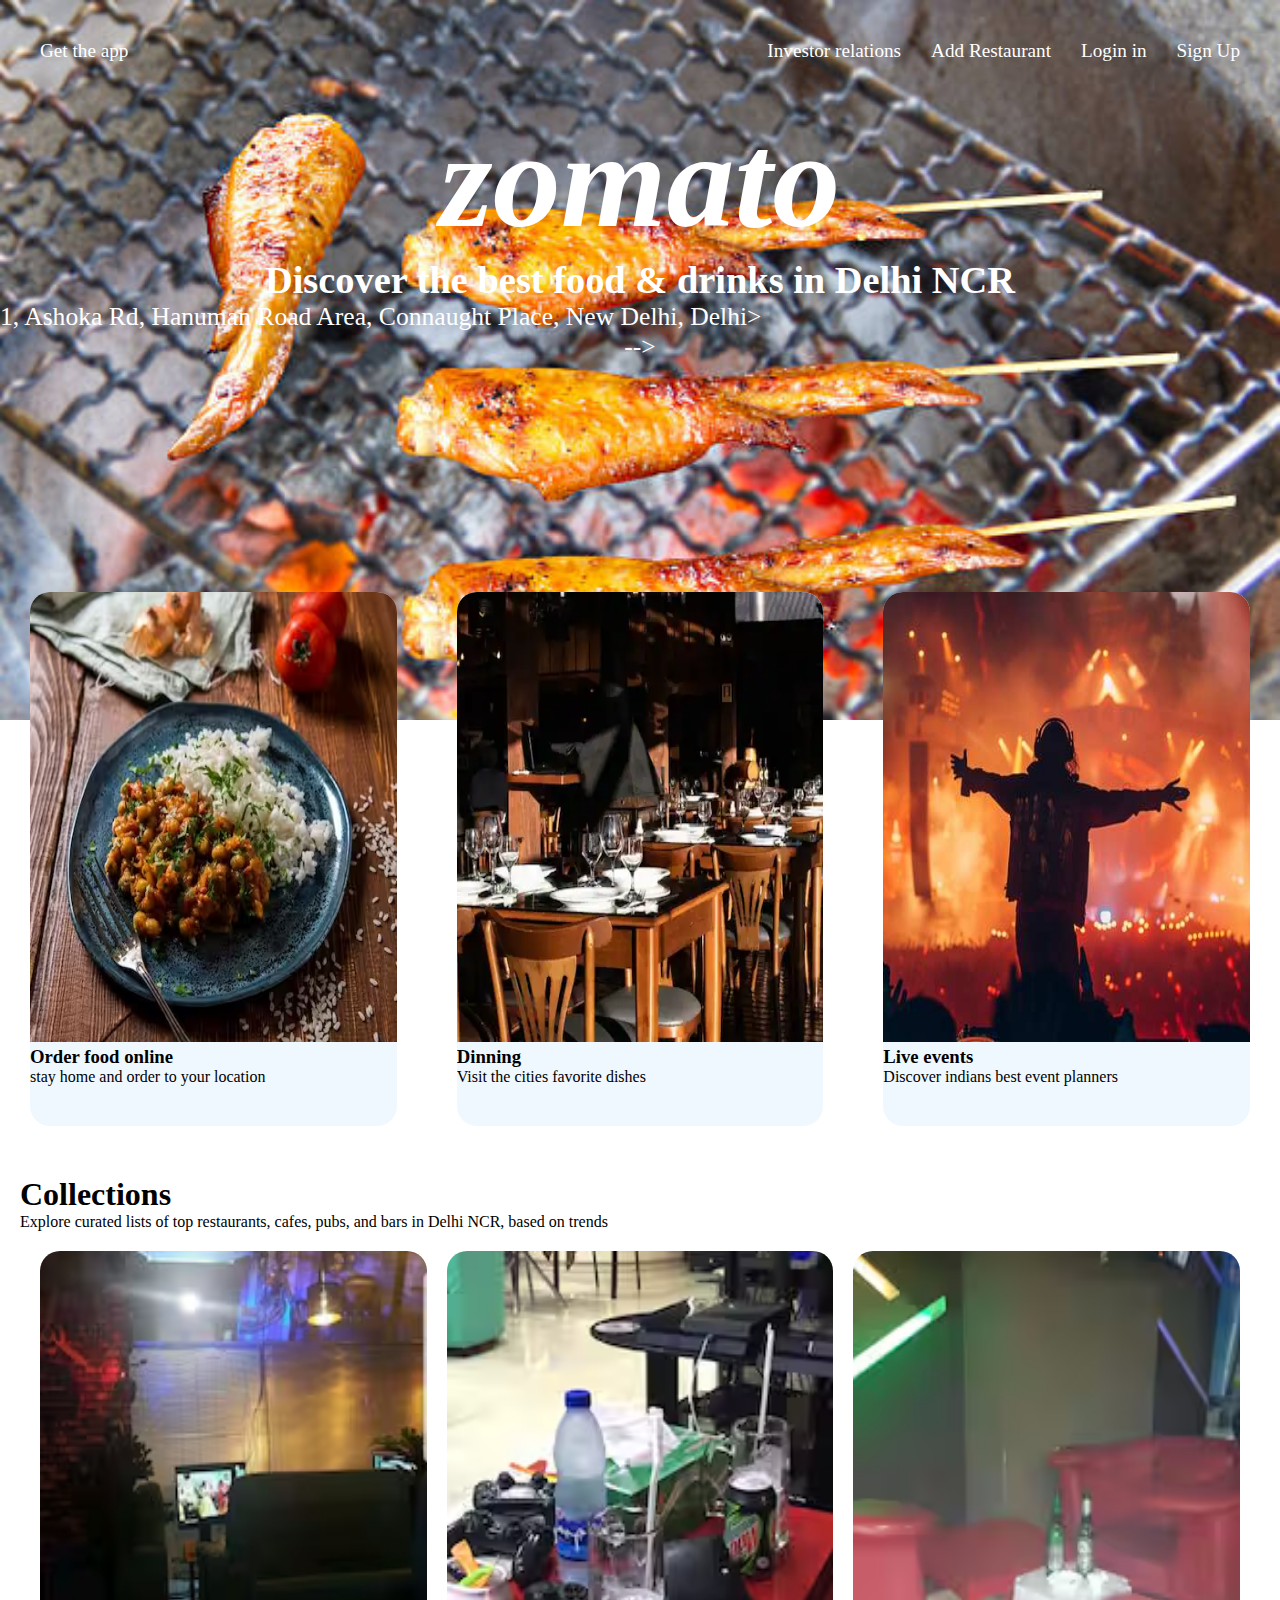
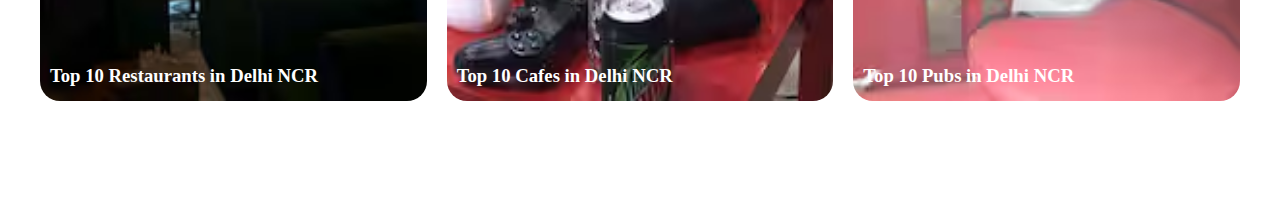
==== index.html @ e8f5585e "renamed" ====
<!DOCTYPE html>
<html lang="en">
<head>
    <meta charset="UTF-8">
    <meta name="viewport" content="width=device-width, initial-scale=1.0">
    <title>zomato</title>
    <link rel="stylesheet" href="./zomato.css">
    <link rel="stylesheet" href=".https://cdnjs.cloudflare.com/ajax/libs/font-awesome/6.6.0/css/all.min.css">
</head>
<body>
    <main>
        <header>
            <nav>
                <li><a href="#">Get the app</a></li>
            </nav>
            <nav>
                <ul>
                    <li><a href="#">Investor relations</a></li>
                    <li><a href="#">Add Restaurant</a></li>
                    <li><a href="#">Login in</a></li>
                    <li><a href="#">Sign Up</a></li>
                </ul>
                 
            </nav>
    
           
        </header>
        <section class="section-a">
            <h1>zomato</h1>
            <h2>Discover the best food & drinks in Delhi NCR</h2>
            <ul>
                <a href="#"><i class="fa-solid fa-location-dot" style="color: #bf365f;"></i> 1, Ashoka Rd, Hanuman Road Area, Connaught Place, New Delhi, Delhi</a>
            </ul>
            <ul></ul>
           <!--  <div class="main-dropdown">
               <!--  <div class="dropdown-1">
                    <ul>
                        <li><a href="#"></a></li>
                    </ul>
                    <span></i></span>
                    <div class="caret"></div>
                    <ul>
                        <li><a href="#"></a></li>
                        <li class="active">
                            <i class="fa-solid fa-location-crosshairs" style="color: #bb3576;"></i>detect current location 
                             <span>using gps</span>
                        </li>
                        
                    </ul>
                   
                </div> -->
                
               <!--  <div class="dropdown-2">
                    <span>Ywca, 1, Ashoka Rd, Hanuman Road Area, Connaught Place, New Delhi, Delh</span>
    
                </div> -->

            <!-- </div> --> -->
           
             
            
        </section>
        <section class="section-b">
            <div class="dine">
                <img src="./order.avif" alt="">
                <h3>Order food online</h3>
                <p>stay home and order to your location</p>
            
            </div>
            <div class="dine">
                <img src="./glasses.webp" alt="">
                <h3>Dinning</h3>
                <p>Visit the cities favorite dishes</p>
            </div>
            <div class="dine">
                <img src="./events.jpg" alt="">
                <h3>Live events</h3>
                <p>Discover indians best event planners</p>
            </div>

        </section>
        <section class="section-c">
            <h1>Collections</h1>
            <p>Explore curated lists of top restaurants, cafes, pubs, and bars in Delhi NCR, based on trends</p>
            
            <div class="card">
                <div class="collections">
                    <img src="./zomatoinsta-1.avif" alt="">
                    <h3>Top 10 Restaurants in Delhi NCR</h3>
                     
                </div>
                <div class="collections">
                    <img src="./zomatoinsta-2.avif" alt="">
                    <h3>Top 10 Cafes in Delhi NCR</h3>
                </div>
                <div class="collections">
                    <img src="./zomatoinsta-3.avif" alt="">
                    <h3>Top 10 Pubs in Delhi NCR</h3>
                </div>

            </div>
            <a href="#">All Collections in Delhi NCR</a>
            
           
        </section>

    </main>
    
<script src="./zomato.js"></script>
</body>
</html>
---- zomato.css ----
*{
    margin: 0;
    padding: 0;
    box-sizing: border-box;
}
main{
    background-image: url("/babeque.jpg");
    background-size: cover;
    background-repeat: no-repeat;
    width: 100%;
    height: 80vh;
}
header{
    display: flex;
    justify-content: space-between;
    padding: 40px;
    font-size: larger;
}
a{
    text-decoration: none;
    color: white;
}
li{
    list-style: none;
}
ul{
    display: flex;
    gap: 30px;
}
.section-a{
    color: white;
    text-align: center;
    font-size: 1.6rem;
     
}
.section-a h1{
    font-size: 8.5rem;
    font-style: italic;
}
.section-a a::after{
    content: ">";
}
 
.section-b{
    display: flex;
    justify-content: space-between;
    padding-top: 200px;
}
.section-b .dine{
     margin: 30px;
     padding-top: 0px;
     padding-bottom: 40px;
     background-color: aliceblue;
     border-radius: 20px;
     overflow: hidden;
     
}
.section-b img{
    width: 100%;
    height: 50vh;
    
}
.section-b .dine:hover{
    transform: scale(1.1);
    transition: 3s;
    cursor: pointer;
}
.section-c{
    padding: 20px;
}
.section-c .card{
    padding: 20px;
    display: flex;
    gap: 20px;
}
.section-c img{
    width: 100%;
    height: 50vh;
    border-radius: 20px;
}
.section-c h3{
    position: relative;
    bottom: 50px;
    color: white;
    padding: 10px;
}
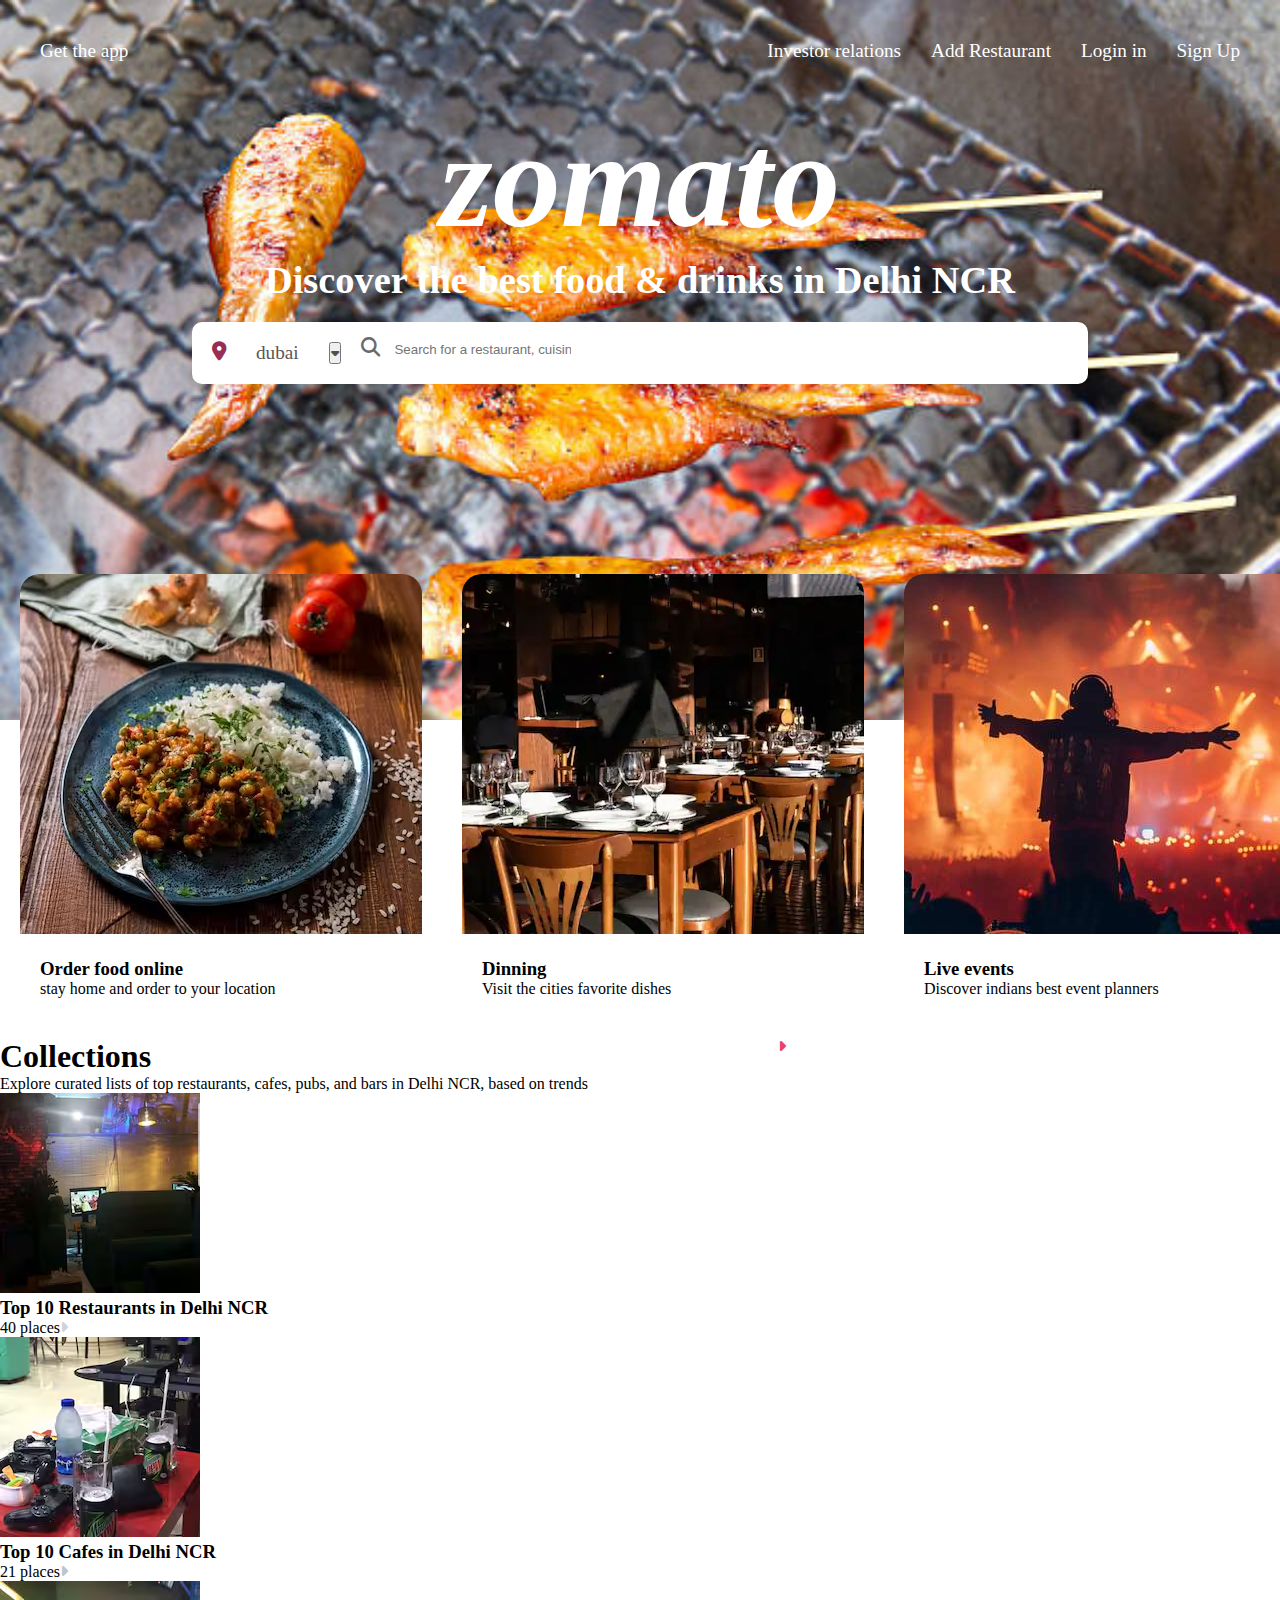
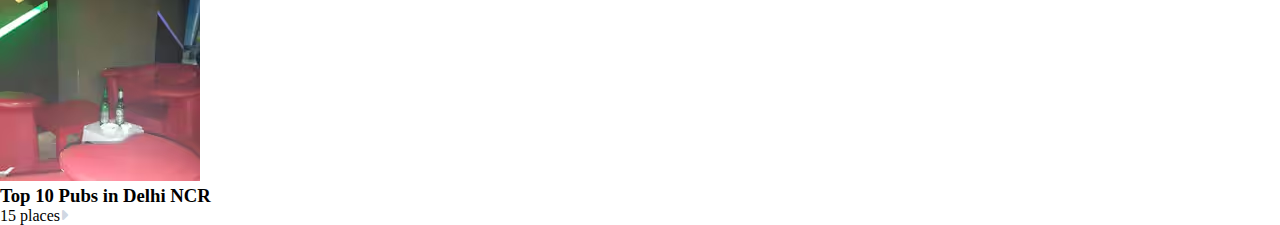
==== commit 439a7502: "git" ====
--- a/index.html
+++ b/index.html
@@ -5,7 +5,7 @@
     <meta name="viewport" content="width=device-width, initial-scale=1.0">
     <title>zomato</title>
     <link rel="stylesheet" href="./zomato.css">
-    <link rel="stylesheet" href=".https://cdnjs.cloudflare.com/ajax/libs/font-awesome/6.6.0/css/all.min.css">
+    <link rel="stylesheet" href="https://cdnjs.cloudflare.com/ajax/libs/font-awesome/6.6.0/css/all.min.css">
 </head>
 <body>
     <main>
@@ -22,84 +22,107 @@
                 </ul>
                  
             </nav>
-    
-           
         </header>
+
         <section class="section-a">
             <h1>zomato</h1>
             <h2>Discover the best food & drinks in Delhi NCR</h2>
-            <ul>
-                <a href="#"><i class="fa-solid fa-location-dot" style="color: #bf365f;"></i> 1, Ashoka Rd, Hanuman Road Area, Connaught Place, New Delhi, Delhi</a>
-            </ul>
-            <ul></ul>
-           <!--  <div class="main-dropdown">
-               <!--  <div class="dropdown-1">
-                    <ul>
-                        <li><a href="#"></a></li>
-                    </ul>
-                    <span></i></span>
-                    <div class="caret"></div>
-                    <ul>
-                        <li><a href="#"></a></li>
-                        <li class="active">
-                            <i class="fa-solid fa-location-crosshairs" style="color: #bb3576;"></i>detect current location 
-                             <span>using gps</span>
-                        </li>
-                        
-                    </ul>
-                   
-                </div> -->
-                
-               <!--  <div class="dropdown-2">
-                    <span>Ywca, 1, Ashoka Rd, Hanuman Road Area, Connaught Place, New Delhi, Delh</span>
-    
-                </div> -->
+            <div class="location-search">
+                <a href="#">
+                    <div class="dubai">
+                        <i class="fa-solid fa-location-dot" style="color: #962e56;"></i> 
+                        <span>dubai</span>
+                        <button id="locations">
+                            <i class="fa-solid fa-caret-down" style="color: #4f5052;"></i>
+                        </button>
 
-            <!-- </div> --> -->
-           
-             
-            
+                    </div>
+                    <div class="search">
+                       <i class="fa-solid fa-magnifying-glass" style="color: #686a6e;"></i>
+                       <input type="text" id="search" placeholder="Search for a restaurant, cuisine or a dish">
+
+                    </div>
+                                 
+                </a>
+                <div id="results">
+                    results
+                </div>
+            </div>
         </section>
+
         <section class="section-b">
             <div class="dine">
                 <img src="./order.avif" alt="">
-                <h3>Order food online</h3>
-                <p>stay home and order to your location</p>
-            
+                <div class="instructions">
+                  <h3>Order food online</h3>
+                  <p>stay home and order to your location</p>
+
+                </div>
+                
             </div>
             <div class="dine">
                 <img src="./glasses.webp" alt="">
-                <h3>Dinning</h3>
-                <p>Visit the cities favorite dishes</p>
+                <div class="instructions">
+                    <h3>Dinning</h3>
+                  <p>Visit the cities favorite dishes</p>
+
+                </div>
+                
             </div>
             <div class="dine">
                 <img src="./events.jpg" alt="">
-                <h3>Live events</h3>
-                <p>Discover indians best event planners</p>
+                <div class="instructions">
+                    <h3>Live events</h3>
+                    <p>Discover indians best event planners</p>
+
+                </div>
+               
             </div>
 
         </section>
+
         <section class="section-c">
-            <h1>Collections</h1>
-            <p>Explore curated lists of top restaurants, cafes, pubs, and bars in Delhi NCR, based on trends</p>
+            <div class="col-paragraph">
+                <div class="main-paragraph">
+                    <h1>Collections</h1>
+                   <p>Explore curated lists of top restaurants, cafes, pubs, and bars in Delhi NCR, based on trends</p>
+                </div>
+                <div class="col-link">
+                    <a href="#">All Collections in Delhi NCR</a><i class="fa-solid fa-caret-right" style="color: #eb406b;"></i>
+                </div>
+               
+
+            </div>
             
             <div class="card">
                 <div class="collections">
                     <img src="./zomatoinsta-1.avif" alt="">
-                    <h3>Top 10 Restaurants in Delhi NCR</h3>
+                    <div class="trips">
+                        <h3>Top 10 Restaurants in Delhi NCR</h3>
+                        <span>40 places</span><i class="fa-solid fa-caret-right" style="color: #ced4dd;"></i>
+
+                    </div>
+                    
                      
                 </div>
                 <div class="collections">
                     <img src="./zomatoinsta-2.avif" alt="">
-                    <h3>Top 10 Cafes in Delhi NCR</h3>
+                    <div class="trips">
+                        <h3>Top 10 Cafes in Delhi NCR</h3>
+                        <span>21 places</span><i class="fa-solid fa-caret-right" style="color: #bac5cd;"></i>
+                    </div>
+                
                 </div>
                 <div class="collections">
                     <img src="./zomatoinsta-3.avif" alt="">
-                    <h3>Top 10 Pubs in Delhi NCR</h3>
+                    <div class="trips">
+                        <h3>Top 10 Pubs in Delhi NCR</h3>
+                        <span>15 places</span><i class="fa-solid fa-caret-right" style="color: #d0d7e2;"></i>
+                    </div>
+                
                 </div>
 
             </div>
-            <a href="#">All Collections in Delhi NCR</a>
             
            
         </section>
--- a/zomato.css
+++ b/zomato.css
@@ -4,7 +4,7 @@
     box-sizing: border-box;
 }
 main{
-    background-image: url("/babeque.jpg");
+    background-image: url("./babeque.jpg");
     background-size: cover;
     background-repeat: no-repeat;
     width: 100%;
@@ -37,51 +37,90 @@
     font-size: 8.5rem;
     font-style: italic;
 }
-.section-a a::after{
-    content: ">";
+.section-a a{
+    padding: 10px;
+    display: flex;
+    gap: 10px;
+    background-color: white;
+    color: rgb(88, 85, 85);
+    
+    font-size: 1.2rem;
+    border-radius: 10px;
+
 }
- 
+.dubai{
+    gap: 30px;
+    display: flex;
+    padding: 10px;
+    border-right: 1;
+    
+} 
+#search{
+    padding: 10px;
+    border: none;
+
+}
+.location-search{
+    position: relative;
+    width: 70%;
+    margin: 20px auto;
+}
+#results{
+    position: absolute;
+    top: 120%;
+    left: 0;
+    min-height: 200px;
+    width: 250px;
+    background-color: white;
+    z-index: 2;
+    display: none;
+}
+
 .section-b{
     display: flex;
-    justify-content: space-between;
-    padding-top: 200px;
+    justify-content: space-evenly;
+    padding-top: 150px;
+}
+.section-b img{
+    border-top-left-radius: 20px;
+    border-top-right-radius: 20px;
 }
 .section-b .dine{
-     margin: 30px;
-     padding-top: 0px;
-     padding-bottom: 40px;
-     background-color: aliceblue;
-     border-radius: 20px;
-     overflow: hidden;
-     
+    padding: 20px;
+
 }
-.section-b img{
-    width: 100%;
-    height: 50vh;
-    
+.section-b .instructions{
+    padding: 20px;
 }
 .section-b .dine:hover{
     transform: scale(1.1);
     transition: 3s;
     cursor: pointer;
 }
-.section-c{
+.section-c .col-paragraph{
+    display: flex;
+}
+.section-c .col-link{
+    color: rgb(194, 25, 84);
+}
+/* .section-c{
     padding: 20px;
+}
+.section-c img{
+    width: 100%;
+    height: 50vh;
+    border-radius: 20px;
 }
 .section-c .card{
     padding: 20px;
     display: flex;
     gap: 20px;
 }
-.section-c img{
-    width: 100%;
-    height: 50vh;
-    border-radius: 20px;
-}
-.section-c h3{
+
+.section-c .trips{
     position: relative;
     bottom: 50px;
     color: white;
-    padding: 10px;
-}
+    padding: 20px;
+} */
  
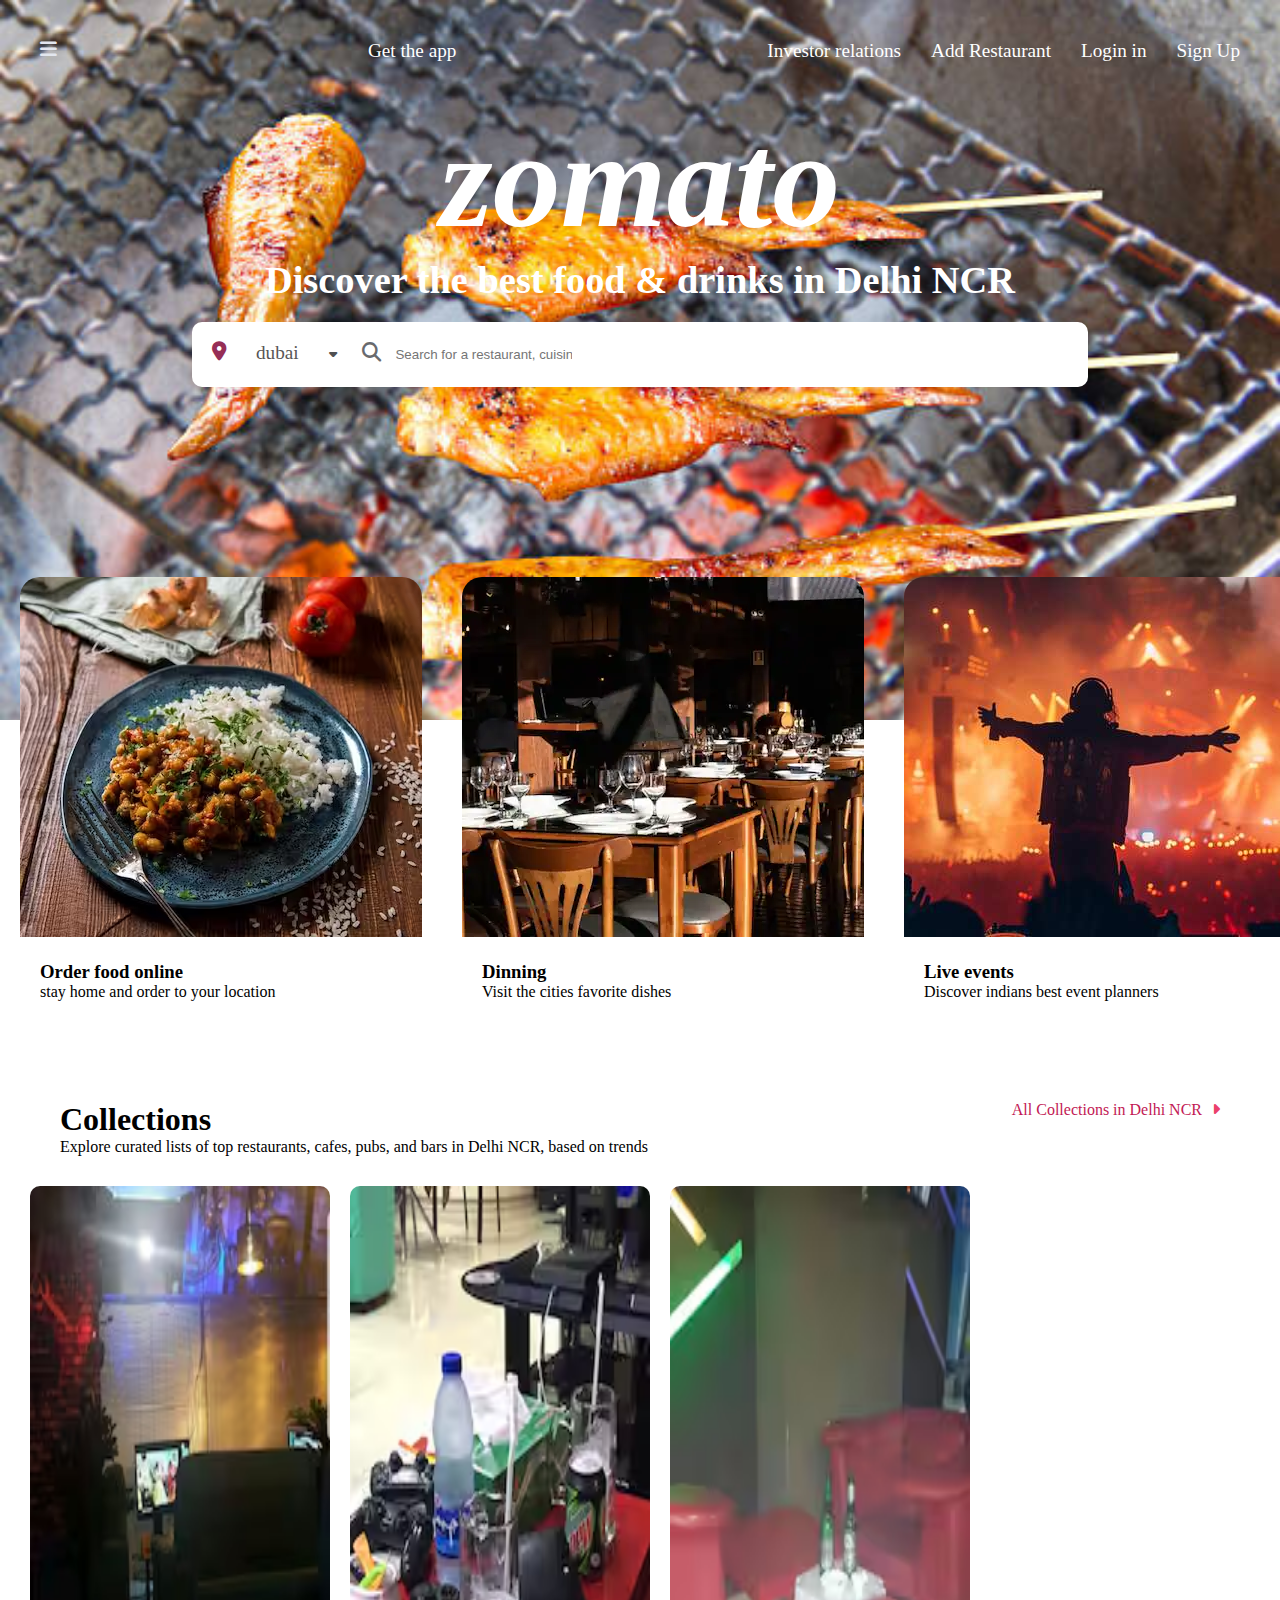
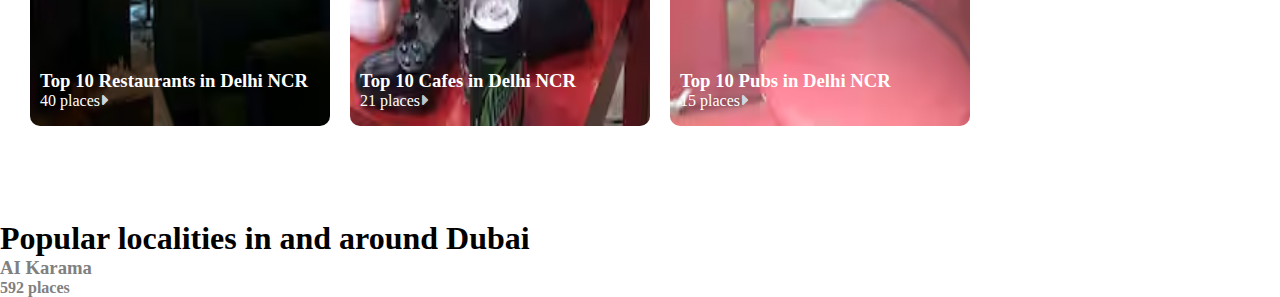
==== commit a5811f05: "child" ====
--- a/index.html
+++ b/index.html
@@ -10,6 +10,26 @@
 <body>
     <main>
         <header>
+            <nav class="hidden">
+                <div class="bar">
+                    <i class="fa-solid fa-bars" style="color: #e2e6ee;"></i>
+
+                </div>
+                <div class="hidden-1">
+                    <div class="bar-1">
+                        <i class="fa-solid fa-xmark" style="color: #171718;"></i>
+                        <h1>ZOMATO</h1>
+                    </div>
+                    <ul>
+                        <li><a href="#">Investor Relations</a></li>
+                        <li><a href="#">Log In</a></li>
+                        <li><a href="#">Sign Up</a></li>
+                    </ul>
+                </div>
+                
+
+
+            </nav>
             <nav>
                 <li><a href="#">Get the app</a></li>
             </nav>
@@ -45,7 +65,20 @@
                                  
                 </a>
                 <div id="results">
-                    results
+                    <ul>
+                        <li>
+                            <div class="loci">
+                                <i class="fa-solid fa-location-crosshairs" style="color: #ce3696;"></i>
+                               <a href="#">Detect current location</a>
+
+                            </div>
+                            <div class="span">
+                              <span>Using GPS</span>
+
+                            </div>
+                           
+                        </li>
+                    </ul>
                 </div>
             </div>
         </section>
@@ -84,7 +117,7 @@
         <section class="section-c">
             <div class="col-paragraph">
                 <div class="main-paragraph">
-                    <h1>Collections</h1>
+                  <h1>Collections</h1>
                    <p>Explore curated lists of top restaurants, cafes, pubs, and bars in Delhi NCR, based on trends</p>
                 </div>
                 <div class="col-link">
@@ -126,6 +159,63 @@
             
            
         </section>
+        <section class="popular">
+            <h1>Popular localities in and around Dubai</h1>
+            <div class="popular-containers">
+                <div class="container">
+                    <div class="child">
+                        <h3>AI Karama</h3>
+                        <h4>592 places</h4>
+
+                    </div>
+                    <div class="child">
+                        <h3></h3>
+                        <h4></h4>
+                    </div>
+                    <div class="child">
+                        <h3></h3>
+                        <h4></h4>
+                    </div>
+
+                </div>
+
+                <div class="container">
+                    <div class="child">
+                        <h3></h3>
+                        <h4></h4>
+
+                    </div>
+                    <div class="child">
+                        <h3></h3>
+                        <h4></h4>
+                    </div>
+                    <div class="child">
+                        <h3></h3>
+                        <h4></h4>
+                    </div>
+
+                </div>
+
+                <div class="container">
+                    <div class="child">
+                        <h3></h3>
+                        <h4></h4>
+
+                    </div>
+                    <div class="child">
+                        <h3></h3>
+                        <h4></h4>
+                    </div>
+                    <div class="child">
+                        <h3></h3>
+                        <h4></h4>
+                    </div>
+
+                </div>
+                
+            </div>
+
+        </section>
 
     </main>
     
--- a/zomato.css
+++ b/zomato.css
@@ -3,11 +3,46 @@
     padding: 0;
     box-sizing: border-box;
 }
+.hidden{
+
+}
+.hidden .bar{
+    display: flex;
+    gap: 20px;
+    cursor: pointer;
+}
+.hidden-1{
+    display: none; 
+    background-color: white;
+    width: 100vw;
+    height: 100vh;
+    position: fixed;
+    inset: 0;
+    z-index: 5;
+}
+.hidden-1 .bar-1{
+    margin: 0;
+    padding: 20px;
+    display: flex;
+    gap: 40%;
+    cursor: pointer;
+
+}
+.hidden-1 a{
+    color: grey;
+    display: flex;
+}
+.hidden-1 ul{
+    list-style: none;
+    display: flex;
+    flex-direction: column;
+    padding: 50px;
+}
 main{
     background-image: url("./babeque.jpg");
     background-size: cover;
     background-repeat: no-repeat;
-    width: 100%;
+
     height: 80vh;
 }
 header{
@@ -55,6 +90,14 @@
     border-right: 1;
     
 } 
+#locations{
+    border: none;
+    background-color: white;
+
+}
+.search{
+    padding: 5px;
+}
 #search{
     padding: 10px;
     border: none;
@@ -69,13 +112,28 @@
     position: absolute;
     top: 120%;
     left: 0;
-    min-height: 200px;
+    min-height: 100px;
     width: 250px;
     background-color: white;
+    border-radius: 10px;
     z-index: 2;
     display: none;
-}
-
+    transition: 2s;
+}
+#results .loci{
+    padding: 8px;
+    display: flex;
+    gap: 2px;
+
+}
+#results a{
+    color: rgb(187, 72, 91);
+}
+#results .span{
+    color: rgb(133, 126, 126);
+    font-size: 1.0rem;
+
+}
 .section-b{
     display: flex;
     justify-content: space-evenly;
@@ -97,30 +155,51 @@
     transition: 3s;
     cursor: pointer;
 }
+.section-c{
+    padding: 30px;
+}
 .section-c .col-paragraph{
     display: flex;
-}
-.section-c .col-link{
+    justify-content: space-between;
+    padding: 30px;
+}
+.col-link a{
+    padding: 10px;
     color: rgb(194, 25, 84);
 }
-/* .section-c{
-    padding: 20px;
-}
-.section-c img{
-    width: 100%;
-    height: 50vh;
-    border-radius: 20px;
-}
 .section-c .card{
-    padding: 20px;
     display: flex;
     gap: 20px;
 }
-
-.section-c .trips{
+.card img{
+    border-radius: 10px;
+    width: 300px;
+    height: 60vh;
+}
+.trips{
+    color: white;
     position: relative;
-    bottom: 50px;
-    color: white;
-    padding: 20px;
-} */
- 
+    bottom: 70px;
+    padding: 10px;
+}
+.card:hover{
+    cursor: pointer;
+}
+.popular-containers{
+    display: flex;
+    flex-direction: column;
+}
+.popular-containers .container{
+    display: flex;
+    
+}
+.container .child{
+    color: grey;
+
+}
+@media (max-width:760px){
+    .hidden-1{
+        display: block;
+    }
+
+}
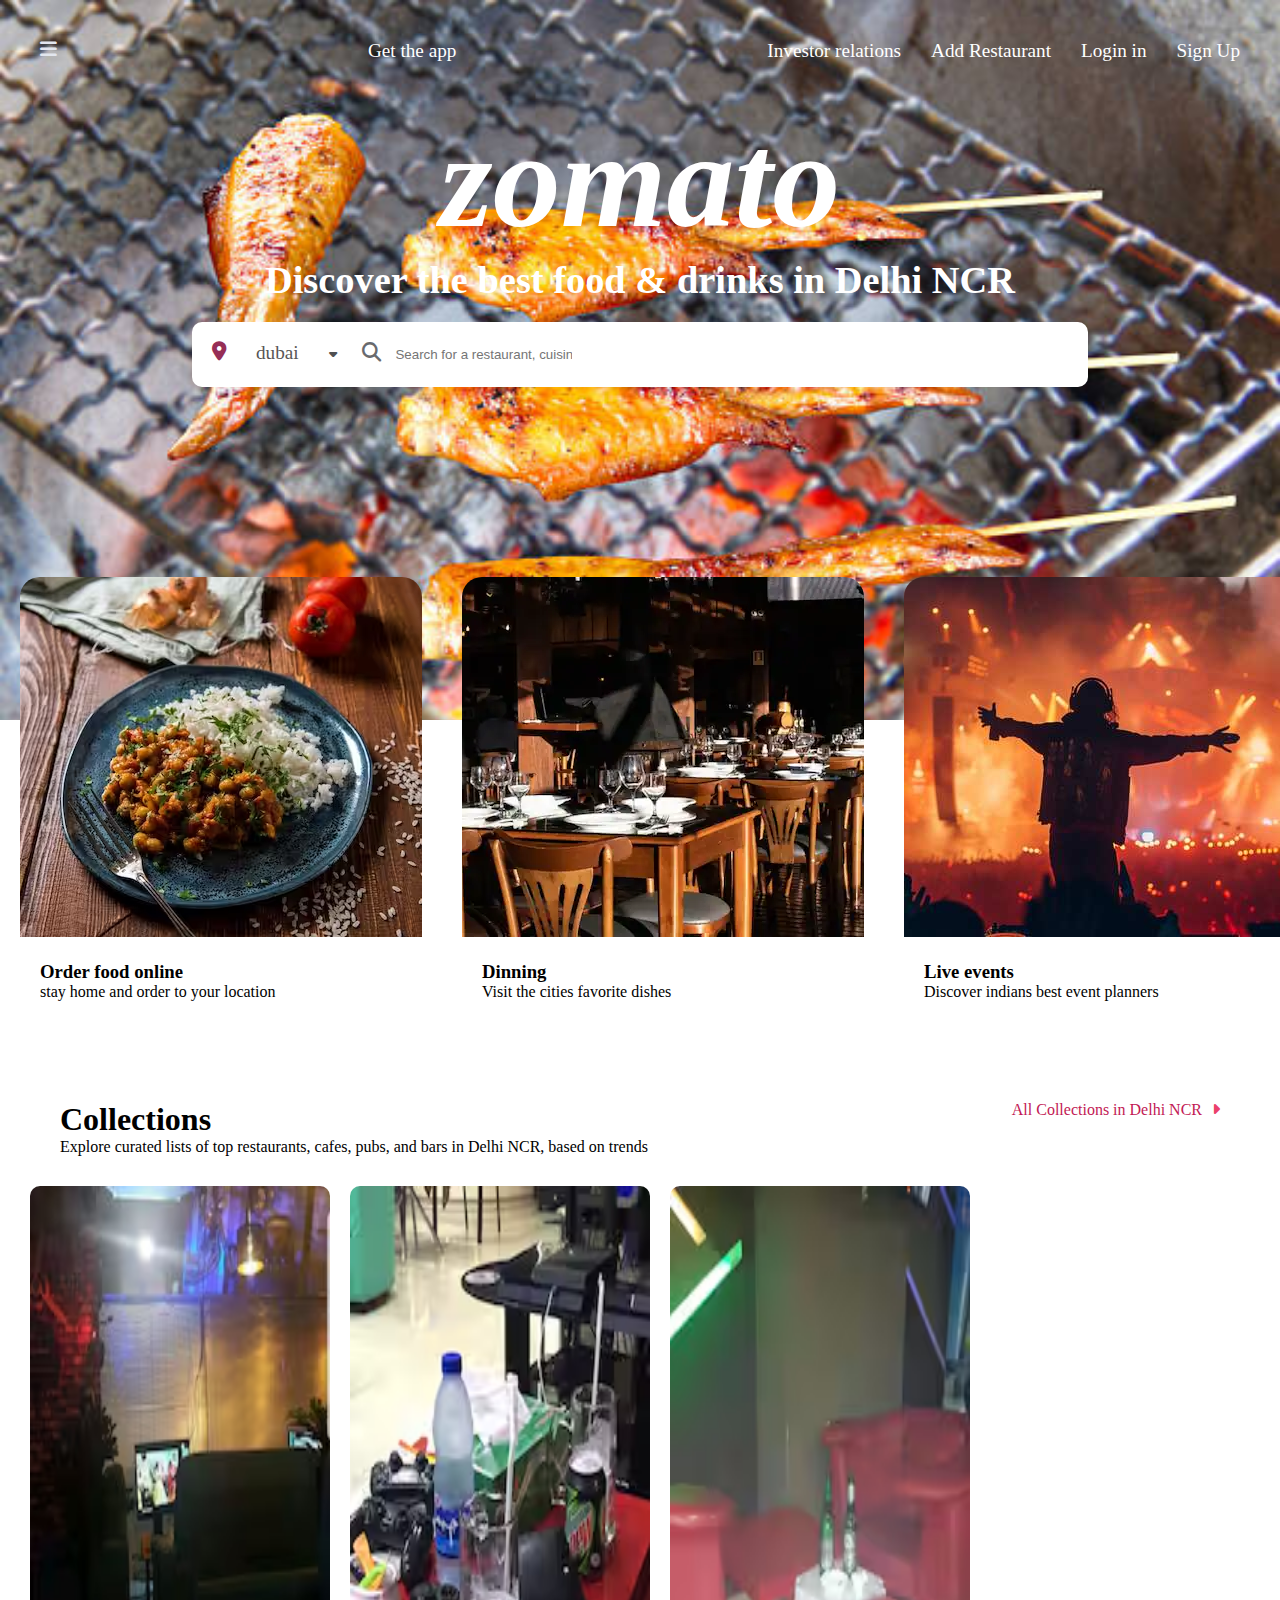
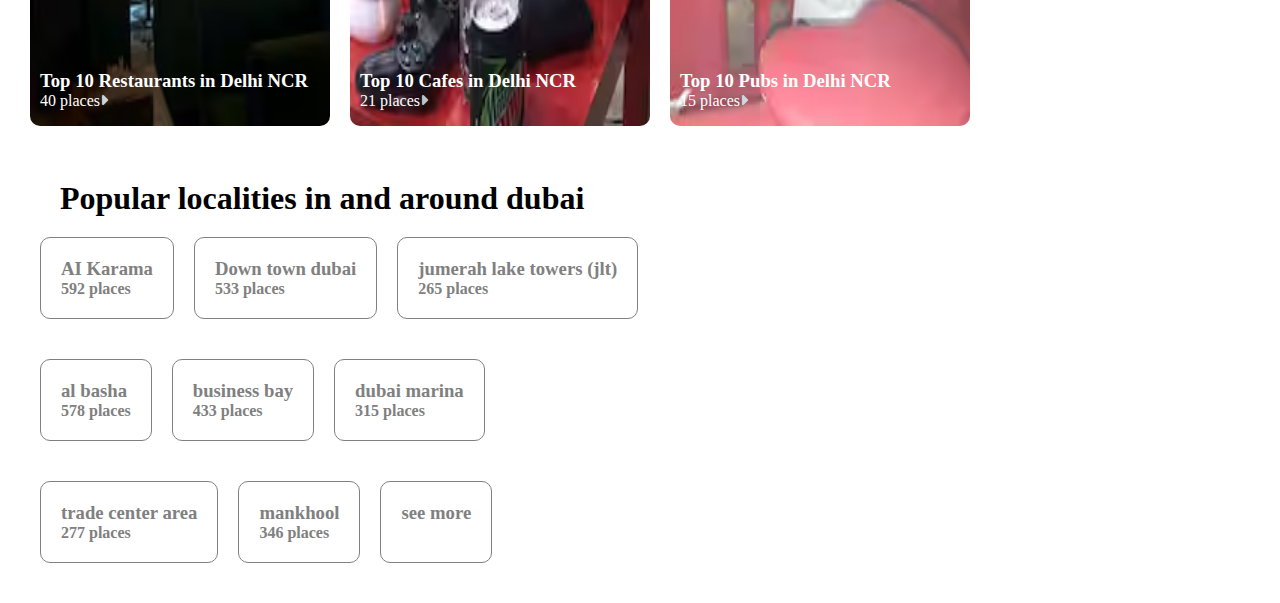
==== commit e456c769: "po" ====
--- a/index.html
+++ b/index.html
@@ -160,7 +160,7 @@
            
         </section>
         <section class="popular">
-            <h1>Popular localities in and around Dubai</h1>
+            <h1>Popular localities in and around <b>dubai</b></h1>
             <div class="popular-containers">
                 <div class="container">
                     <div class="child">
@@ -169,46 +169,45 @@
 
                     </div>
                     <div class="child">
-                        <h3></h3>
-                        <h4></h4>
-                    </div>
-                    <div class="child">
-                        <h3></h3>
-                        <h4></h4>
+                        <h3>Down town dubai</h3>
+                        <h4>533 places</h4>
+                    </div>
+                    <div class="child">
+                        <h3>jumerah lake towers (jlt)</h3>
+                        <h4>265 places</h4>
                     </div>
 
                 </div>
 
                 <div class="container">
                     <div class="child">
-                        <h3></h3>
-                        <h4></h4>
-
-                    </div>
-                    <div class="child">
-                        <h3></h3>
-                        <h4></h4>
-                    </div>
-                    <div class="child">
-                        <h3></h3>
-                        <h4></h4>
+                        <h3>al basha</h3>
+                        <h4>578 places</h4>
+
+                    </div>
+                    <div class="child">
+                        <h3>business bay</h3>
+                        <h4>433 places</h4>
+                    </div>
+                    <div class="child">
+                        <h3>dubai marina </h3>
+                        <h4>315 places</h4>
                     </div>
 
                 </div>
 
                 <div class="container">
                     <div class="child">
-                        <h3></h3>
-                        <h4></h4>
-
-                    </div>
-                    <div class="child">
-                        <h3></h3>
-                        <h4></h4>
-                    </div>
-                    <div class="child">
-                        <h3></h3>
-                        <h4></h4>
+                        <h3>trade center area </h3>
+                        <h4>277 places</h4>
+
+                    </div>
+                    <div class="child">
+                        <h3>mankhool</h3>
+                        <h4>346 places</h4>
+                    </div>
+                    <div class="child">
+                        <h3>see more</h3>
                     </div>
 
                 </div>
--- a/zomato.css
+++ b/zomato.css
@@ -185,17 +185,34 @@
 .card:hover{
     cursor: pointer;
 }
+.popular{
+    padding: 40px;
+    position: relative;
+    bottom: 100px;
+}
+.popular h1{
+    padding: 20px;
+}
 .popular-containers{
     display: flex;
     flex-direction: column;
+    gap: 40px;
 }
 .popular-containers .container{
     display: flex;
+    gap:20px;
     
 }
 .container .child{
     color: grey;
-
+    border: 1px solid grey;
+    border-radius: 10px;
+    padding: 20px;
+
+}
+.container .child:hover{
+    cursor: pointer;
+    box-shadow: 0px 0px 0px 1px;
 }
 @media (max-width:760px){
     .hidden-1{
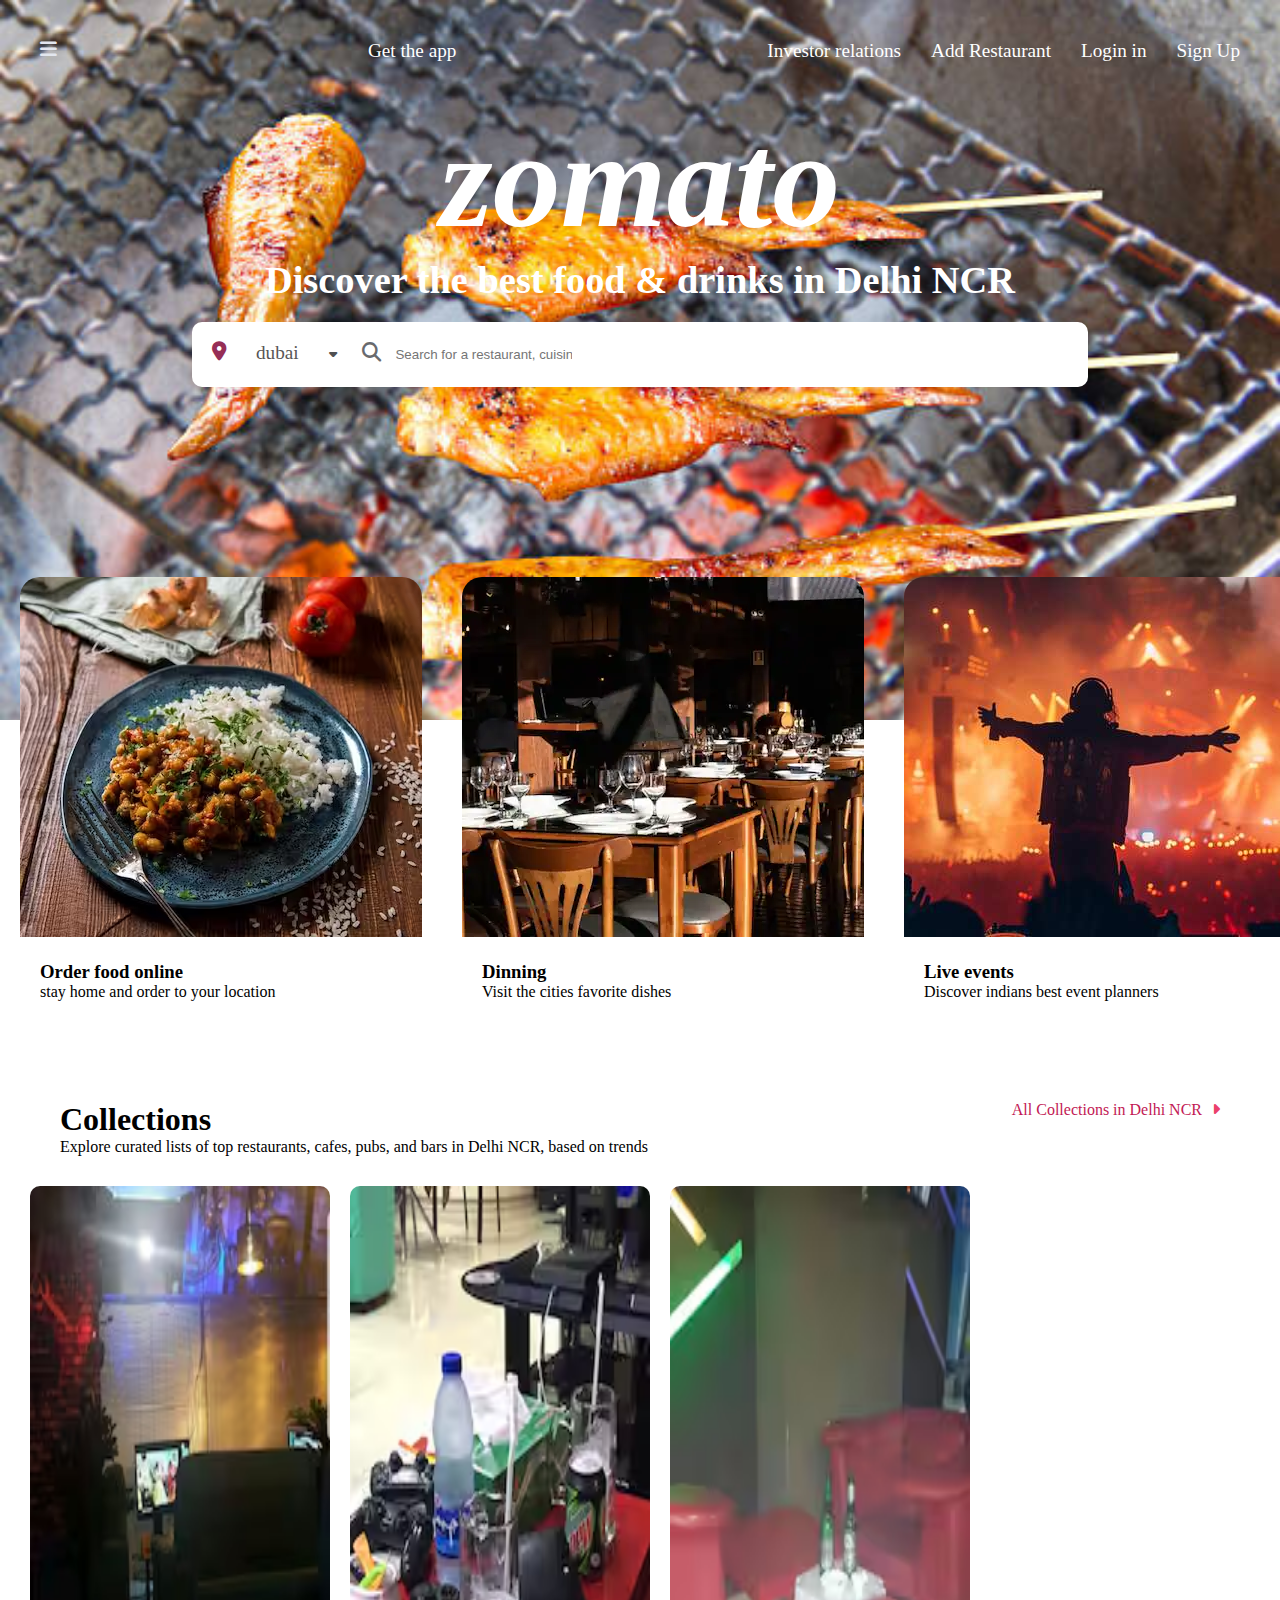
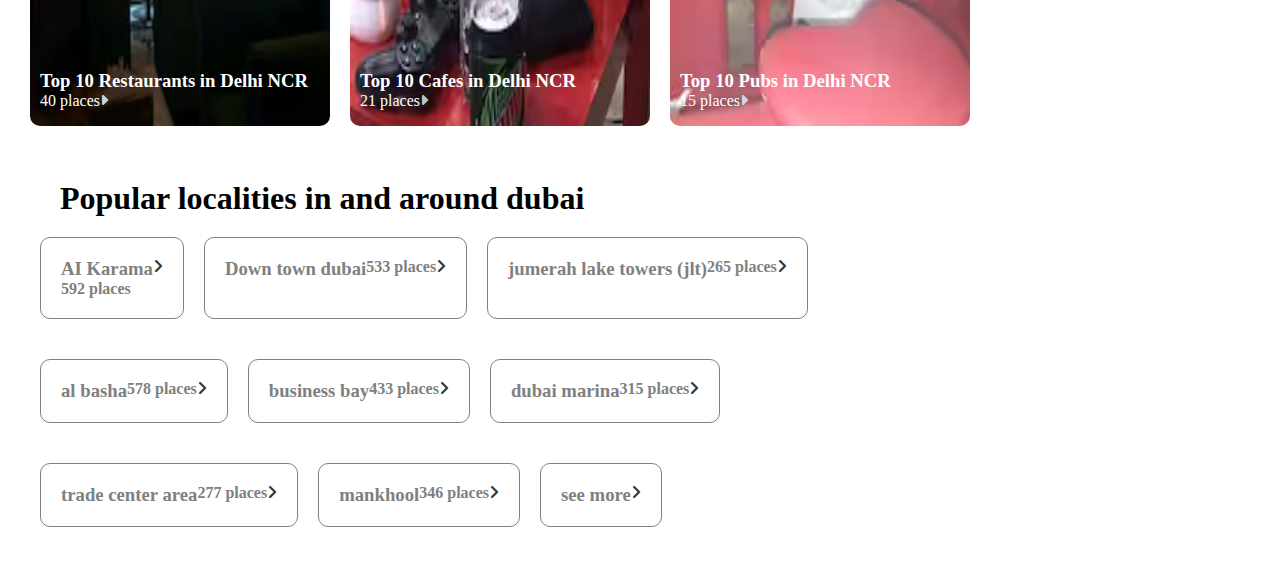
==== commit c8364981: "sy" ====
--- a/index.html
+++ b/index.html
@@ -164,17 +164,26 @@
             <div class="popular-containers">
                 <div class="container">
                     <div class="child">
-                        <h3>AI Karama</h3>
-                        <h4>592 places</h4>
-
+                        <div>
+                          <h3>AI Karama</h3>
+                          <h4>592 places</h4>
+
+                        </div>
+                        <div class="angle">
+                            <i class="fa-solid fa-angle-right" style="color: #323334;"></i>
+
+                        </div>
+                        
                     </div>
                     <div class="child">
                         <h3>Down town dubai</h3>
                         <h4>533 places</h4>
+                        <i class="fa-solid fa-angle-right" style="color: #323334;"></i>
                     </div>
                     <div class="child">
                         <h3>jumerah lake towers (jlt)</h3>
                         <h4>265 places</h4>
+                        <i class="fa-solid fa-angle-right" style="color: #323334;"></i>
                     </div>
 
                 </div>
@@ -183,15 +192,18 @@
                     <div class="child">
                         <h3>al basha</h3>
                         <h4>578 places</h4>
+                        <i class="fa-solid fa-angle-right" style="color: #323334;"></i>
 
                     </div>
                     <div class="child">
                         <h3>business bay</h3>
                         <h4>433 places</h4>
+                        <i class="fa-solid fa-angle-right" style="color: #323334;"></i>
                     </div>
                     <div class="child">
                         <h3>dubai marina </h3>
                         <h4>315 places</h4>
+                        <i class="fa-solid fa-angle-right" style="color: #323334;"></i>
                     </div>
 
                 </div>
@@ -200,14 +212,17 @@
                     <div class="child">
                         <h3>trade center area </h3>
                         <h4>277 places</h4>
+                        <i class="fa-solid fa-angle-right" style="color: #323334;"></i>
 
                     </div>
                     <div class="child">
                         <h3>mankhool</h3>
                         <h4>346 places</h4>
+                        <i class="fa-solid fa-angle-right" style="color: #323334;"></i>
                     </div>
                     <div class="child">
                         <h3>see more</h3>
+                        <i class="fa-solid fa-angle-right" style="color: #323334;"></i>
                     </div>
 
                 </div>
--- a/zomato.css
+++ b/zomato.css
@@ -208,6 +208,7 @@
     border: 1px solid grey;
     border-radius: 10px;
     padding: 20px;
+    display: flex;
 
 }
 .container .child:hover{
@@ -218,5 +219,22 @@
     .hidden-1{
         display: block;
     }
-
-}
+    .section-a a{
+        display: flex;
+        flex-direction: column;
+    }
+    .section-b{
+        display: flex;
+        flex-direction: column;
+    }
+    .card{
+        display: flex;
+        flex-direction: column;
+    }
+    .container{
+        display: flex;
+        flex-direction: column;
+    }
+
+
+}
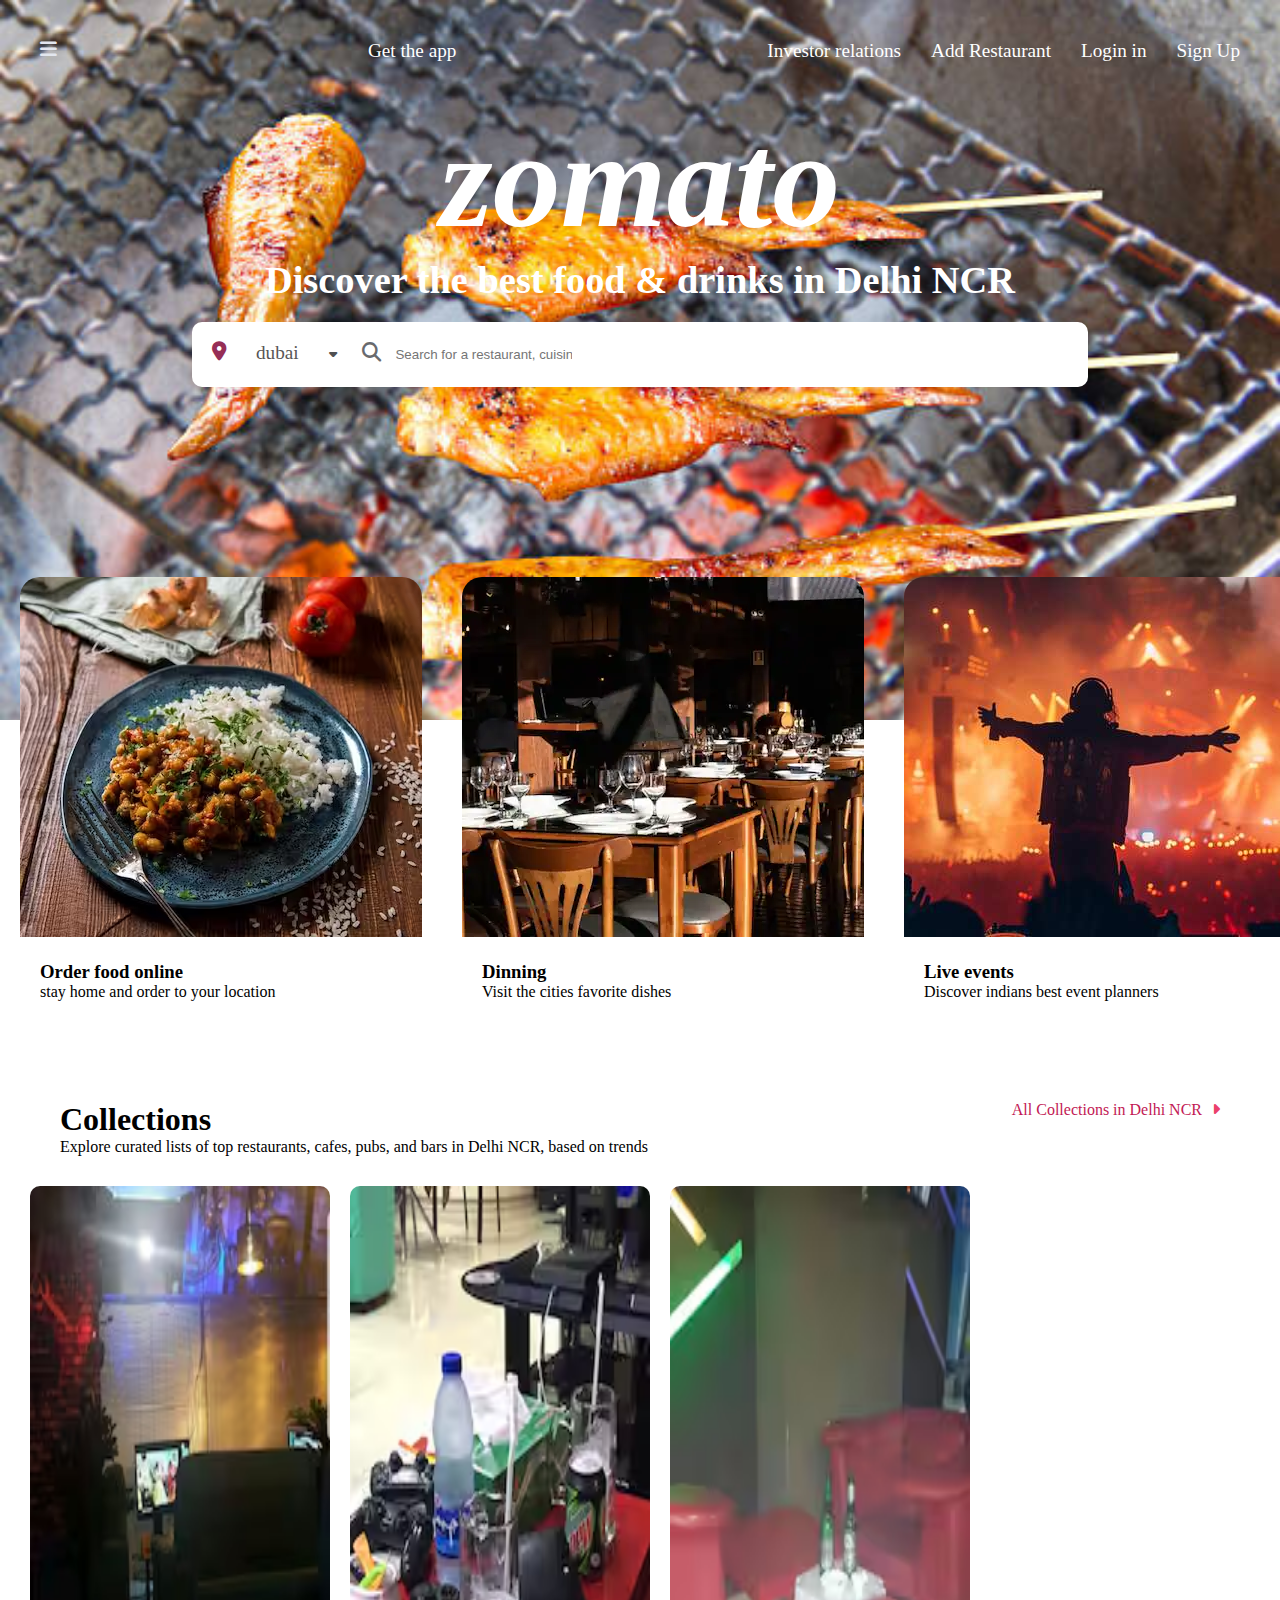
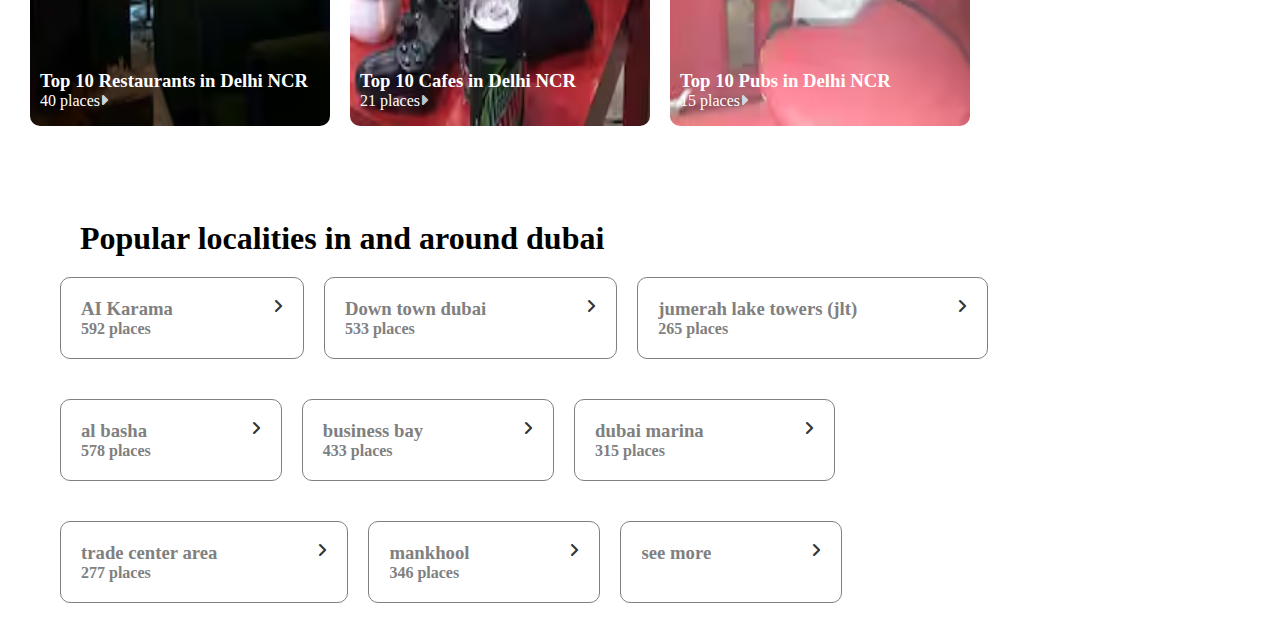
==== commit c887e0f0: "b" ====
--- a/index.html
+++ b/index.html
@@ -164,7 +164,7 @@
             <div class="popular-containers">
                 <div class="container">
                     <div class="child">
-                        <div>
+                        <div id="child">
                           <h3>AI Karama</h3>
                           <h4>592 places</h4>
 
@@ -176,53 +176,107 @@
                         
                     </div>
                     <div class="child">
-                        <h3>Down town dubai</h3>
-                        <h4>533 places</h4>
-                        <i class="fa-solid fa-angle-right" style="color: #323334;"></i>
-                    </div>
-                    <div class="child">
-                        <h3>jumerah lake towers (jlt)</h3>
-                        <h4>265 places</h4>
-                        <i class="fa-solid fa-angle-right" style="color: #323334;"></i>
+                        <div id="child">
+                            <h3>Down town dubai</h3>
+                          <h4>533 places</h4>
+
+                        </div>
+                        <div class="angle">
+                            <i class="fa-solid fa-angle-right" style="color: #323334;"></i>
+
+                        </div>
+                         
+                    </div>
+                    <div class="child">
+                        <div id="child">
+                            <h3>jumerah lake towers (jlt)</h3>
+                          <h4>265 places</h4>
+
+                        </div>
+                        <div class="angle">
+                            <i class="fa-solid fa-angle-right" style="color: #323334;"></i>
+                        </div>
+                    
                     </div>
 
                 </div>
 
                 <div class="container">
                     <div class="child">
-                        <h3>al basha</h3>
-                        <h4>578 places</h4>
-                        <i class="fa-solid fa-angle-right" style="color: #323334;"></i>
-
-                    </div>
-                    <div class="child">
-                        <h3>business bay</h3>
-                        <h4>433 places</h4>
-                        <i class="fa-solid fa-angle-right" style="color: #323334;"></i>
-                    </div>
-                    <div class="child">
-                        <h3>dubai marina </h3>
-                        <h4>315 places</h4>
-                        <i class="fa-solid fa-angle-right" style="color: #323334;"></i>
+                        <div id="child">
+                            <h3>al basha</h3>
+                            <h4>578 places</h4>
+
+                        </div>
+                        <div class="angle">
+                            <i class="fa-solid fa-angle-right" style="color: #323334;"></i>
+                        </div>
+        
+                    </div>
+                    <div class="child">
+                        <div id="child">
+                            <h3>business bay</h3>
+                          <h4>433 places</h4>
+
+                        </div>
+                        <div class="angle">
+                            <i class="fa-solid fa-angle-right" style="color: #323334;"></i>
+
+                        </div>
+                        
+                        
+                    </div>
+                    <div class="child">
+                        <div id="child">
+                            <h3>dubai marina </h3>
+                            <h4>315 places</h4>
+
+                        </div>
+                        <div class="angle">
+                            <i class="fa-solid fa-angle-right" style="color: #323334;"></i>
+
+                        </div>
+                       
+                        
                     </div>
 
                 </div>
 
                 <div class="container">
                     <div class="child">
-                        <h3>trade center area </h3>
-                        <h4>277 places</h4>
-                        <i class="fa-solid fa-angle-right" style="color: #323334;"></i>
-
-                    </div>
-                    <div class="child">
-                        <h3>mankhool</h3>
-                        <h4>346 places</h4>
-                        <i class="fa-solid fa-angle-right" style="color: #323334;"></i>
-                    </div>
-                    <div class="child">
-                        <h3>see more</h3>
-                        <i class="fa-solid fa-angle-right" style="color: #323334;"></i>
+                        <div id="child">
+                            <h3>trade center area </h3>
+                         <h4>277 places</h4>
+
+                        </div>
+                        <div class="angle">
+                            <i class="fa-solid fa-angle-right" style="color: #323334;"></i>
+                        </div>
+                    
+                    </div>
+                    <div class="child">
+                        <div id="child">
+                            <h3>mankhool</h3>
+                          <h4>346 places</h4>
+
+                        </div>
+                        <div class="angle">
+                            <i class="fa-solid fa-angle-right" style="color: #323334;"></i>
+
+                        </div>
+                        
+                    </div>
+                    <div class="child">
+                        <div id="child">
+                            <h3>see more</h3>
+
+                        </div>
+                        <div class="angle">
+                            <i class="fa-solid fa-angle-right" style="color: #323334;"></i>
+
+                        </div>
+                        
+                        
                     </div>
 
                 </div>
--- a/zomato.css
+++ b/zomato.css
@@ -189,6 +189,8 @@
     padding: 40px;
     position: relative;
     bottom: 100px;
+    margin: 20px;
+    margin-top: 40px;
 }
 .popular h1{
     padding: 20px;
@@ -209,6 +211,7 @@
     border-radius: 10px;
     padding: 20px;
     display: flex;
+    gap: 100px;
 
 }
 .container .child:hover{
